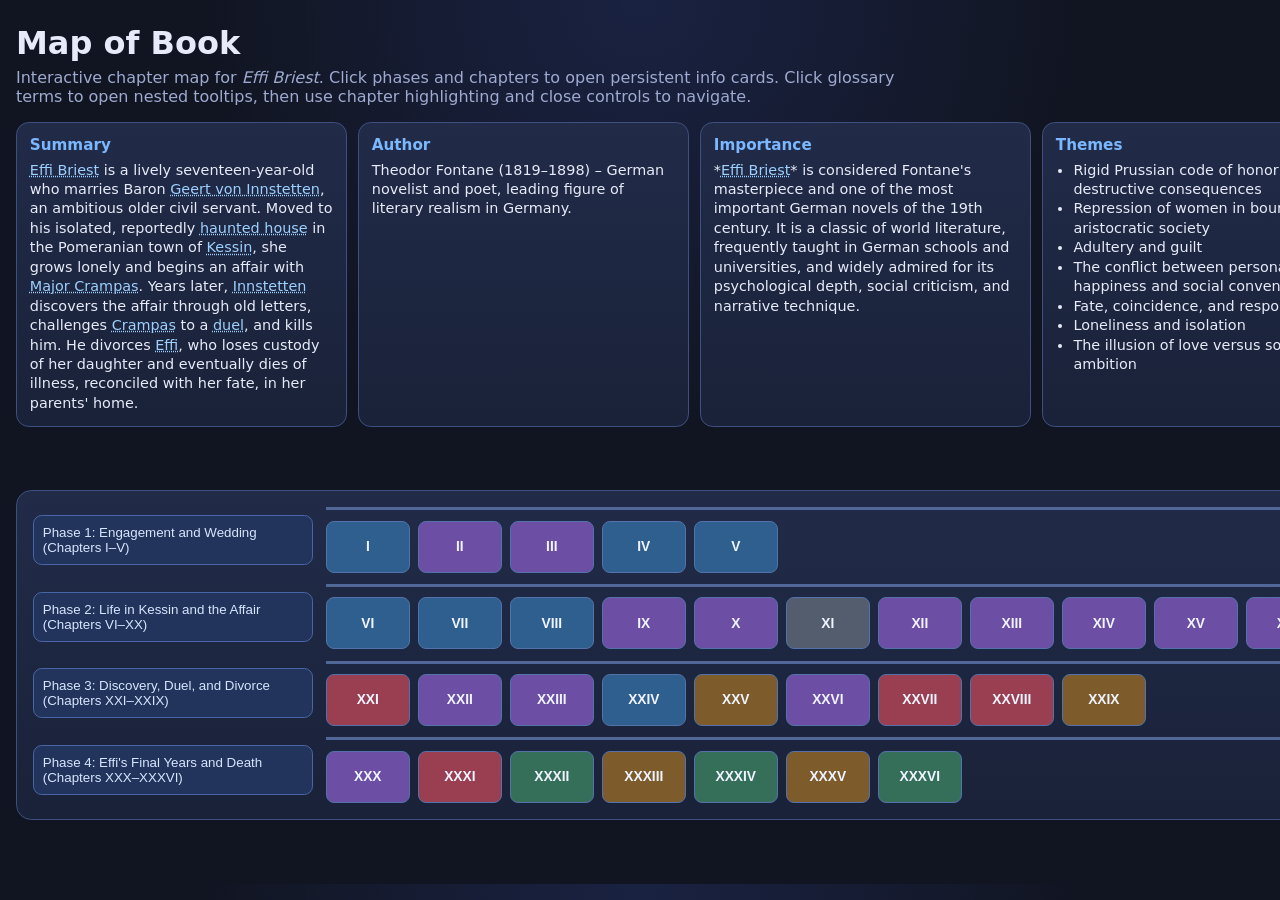
==== index.html @ 7808c6a1 "Migrate visualization to Effi Briest with nested glossary popups" ====
<!doctype html>
<html lang="en">
  <head>
    <meta charset="UTF-8" />
    <meta name="viewport" content="width=device-width, initial-scale=1.0" />
    <title>Map of Book · Effi Briest Explorer</title>
    <link rel="stylesheet" href="styles.css" />
  </head>
  <body>
    <main class="layout">
      <header>
        <h1>Map of Book</h1>
        <p>
          Interactive chapter map for <em>Effi Briest</em>. Click phases and chapters
          to open persistent info cards. Click glossary terms to open nested tooltips,
          then use chapter highlighting and close controls to navigate.
        </p>
      </header>

      <section id="info-grid" class="info-grid" aria-label="Main infoboxes"></section>

      <div class="toolbar">
        <button id="close-all-tooltips" type="button">Close all tooltips</button>
      </div>

      <section class="viz-card">
        <div id="timeline" class="timeline" aria-live="polite">
          <div id="phase-rows" class="phase-rows"></div>
        </div>
      </section>

      <section id="popup-layer" class="popup-layer" aria-live="polite"></section>
    </main>

    <script src="app.js"></script>
  </body>
</html>
---- styles.css ----
:root {
  color-scheme: dark;
  --bg: #111522;
  --surface: #1b2236;
  --surface-alt: #232b44;
  --text: #e7ebf9;
  --muted: #9eaacf;
  --accent: #7ab7ff;
  --border: #3f4f7f;
}

* {
  box-sizing: border-box;
}

body {
  margin: 0;
  font-family: Inter, system-ui, -apple-system, Segoe UI, Roboto, sans-serif;
  background: radial-gradient(circle at top, #1a2242 0%, var(--bg) 40%);
  color: var(--text);
}

.layout {
  max-width: 1350px;
  margin: 0 auto;
  padding: 1.5rem 1rem 3rem;
  display: grid;
  gap: 1rem;
}

header h1 {
  margin: 0 0 0.4rem;
}

header p {
  margin: 0;
  color: var(--muted);
  max-width: 90ch;
}

.info-grid {
  display: grid;
  grid-template-columns: repeat(5, minmax(180px, 1fr));
  gap: 0.7rem;
}

.info-card {
  background: linear-gradient(180deg, #212b48, #1a2239);
  border: 1px solid var(--border);
  border-radius: 0.8rem;
  padding: 0.8rem;
  min-height: 120px;
}

.info-card h3 {
  margin: 0 0 0.4rem;
  color: var(--accent);
  font-size: 0.95rem;
}

.rich-text p,
.rich-text ul {
  margin: 0 0 0.55rem;
  color: var(--text);
  font-size: 0.9rem;
  line-height: 1.35;
}

.rich-text ul {
  padding-left: 1.1rem;
}

.rich-text p:last-child,
.rich-text ul:last-child {
  margin-bottom: 0;
}

.toolbar {
  display: flex;
  justify-content: flex-end;
}

#close-all-tooltips {
  border: 1px solid var(--border);
  background: var(--surface-alt);
  color: var(--text);
  border-radius: 0.5rem;
  padding: 0.45rem 0.7rem;
  cursor: pointer;
}

.viz-card {
  border-radius: 0.95rem;
  background: linear-gradient(180deg, #212b48, #1a2239);
  border: 1px solid var(--border);
  padding: 1rem;
}

.timeline {
  overflow: auto;
}

.phase-rows {
  display: grid;
  gap: 0.7rem;
}

.phase-row {
  display: grid;
  grid-template-columns: 280px 1fr;
  gap: 0.8rem;
  align-items: center;
}

.phase-label {
  border: 1px solid #4866a7;
  background: #22335c;
  color: #d6e6ff;
  border-radius: 0.55rem;
  padding: 0.55rem;
  text-align: left;
  cursor: pointer;
}

.chapter-strip {
  min-width: max-content;
  border-top: 3px solid #506797;
  padding-top: 0.65rem;
  display: flex;
  gap: 0.5rem;
}

.chapter-node {
  border: 1px solid #5372ab;
  border-radius: 0.5rem;
  min-width: 84px;
  min-height: 52px;
  color: #eff4ff;
  cursor: pointer;
  padding: 0.35rem 0.45rem;
}

.chapter-node[data-category='exp'] { background: #2f5f8f; }
.chapter-node[data-category='comp'] { background: #6c4ea5; }
.chapter-node[data-category='int'] { background: #7d5b2b; }
.chapter-node[data-category='turn'] { background: #9a3f52; }
.chapter-node[data-category='res'] { background: #356f5a; }
.chapter-node[data-category='dig'] { background: #545d6d; }

.chapter-title {
  font-weight: 600;
  font-size: 0.86rem;
}

.chapter-highlight {
  outline: 3px solid #ffe08a;
  outline-offset: 2px;
  box-shadow: 0 0 0 3px rgba(255, 224, 138, 0.2);
}

.glossary-link {
  border: 0;
  background: transparent;
  color: #9ed0ff;
  text-decoration: underline;
  text-decoration-style: dotted;
  padding: 0;
  cursor: pointer;
  font: inherit;
}

.popup-layer {
  position: relative;
  min-height: 0;
}

.popup {
  position: absolute;
  width: min(420px, 85vw);
  background: #10182bf2;
  border: 1px solid #4f6798;
  border-radius: 0.55rem;
  padding: 0.65rem 0.8rem;
  box-shadow: 0 8px 18px rgba(0, 0, 0, 0.4);
  z-index: 100;
}

.popup h4 {
  margin: 0 0 0.45rem;
  color: #cde2ff;
  padding-right: 1.25rem;
}

.popup-close {
  position: absolute;
  right: 0.35rem;
  top: 0.25rem;
  border: 0;
  background: transparent;
  color: #d9e6ff;
  font-size: 1.2rem;
  cursor: pointer;
}

.error {
  color: #ffadad;
  margin: 0;
}

@media (max-width: 1200px) {
  .info-grid {
    grid-template-columns: repeat(2, minmax(220px, 1fr));
  }

  .phase-row {
    grid-template-columns: 1fr;
  }
}
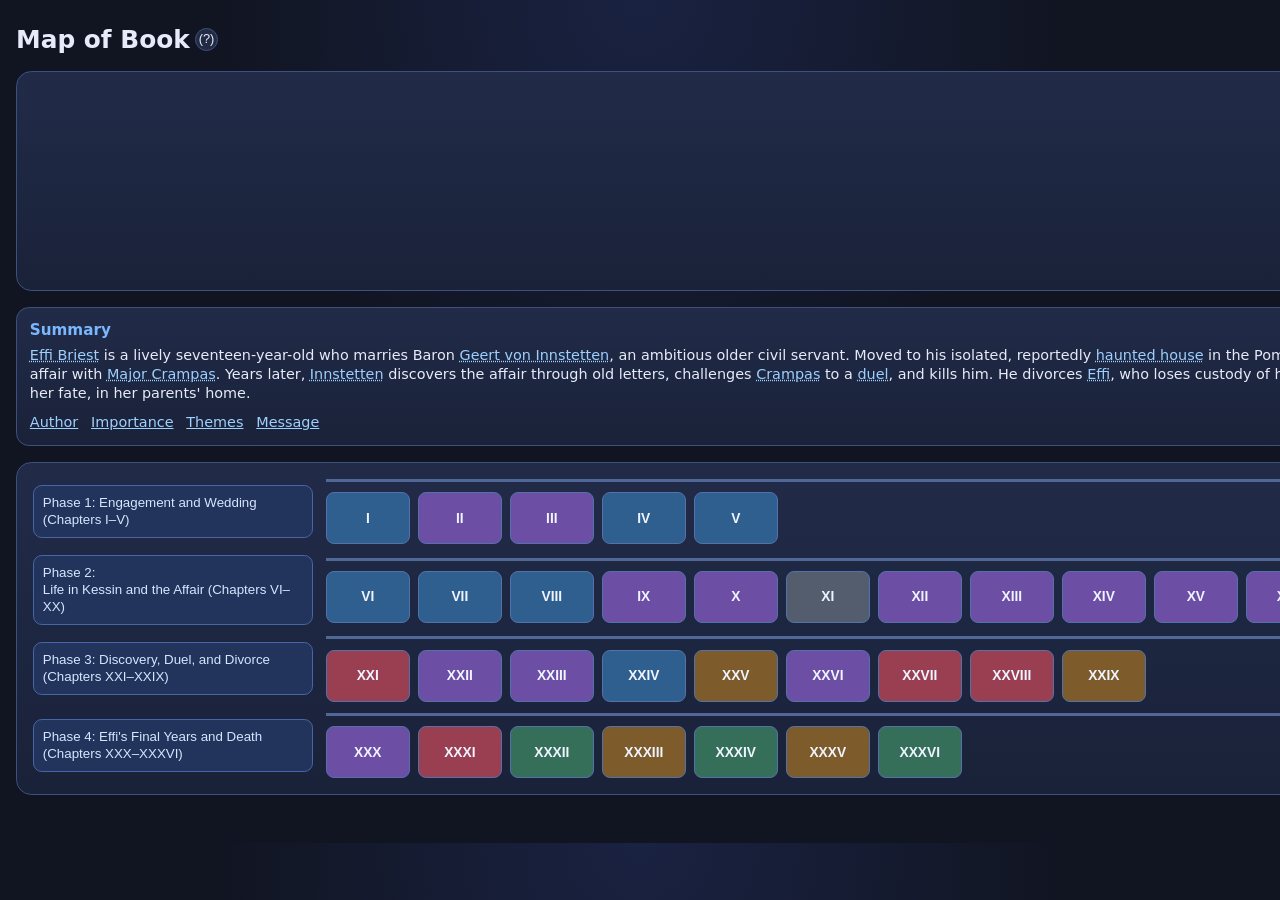
==== commit 281a7404: "Refactor layout for compact header, summary links, and stacked tooltips" ====
--- a/index.html
+++ b/index.html
@@ -8,28 +8,22 @@
   </head>
   <body>
     <main class="layout">
-      <header>
-        <h1>Map of Book</h1>
-        <p>
-          Interactive chapter map for <em>Effi Briest</em>. Click phases and chapters
-          to open persistent info cards. Click glossary terms to open nested tooltips,
-          then use chapter highlighting and close controls to navigate.
-        </p>
+      <header class="top-header">
+        <div class="title-row">
+          <h1>Map of Book <button id="title-help" class="title-help" type="button" aria-label="About this view">(?)</button></h1>
+          <button id="close-all-tooltips" type="button">Close all tooltips</button>
+        </div>
       </header>
 
+      <section id="popup-layer" class="popup-layer" aria-live="polite"></section>
+
       <section id="info-grid" class="info-grid" aria-label="Main infoboxes"></section>
-
-      <div class="toolbar">
-        <button id="close-all-tooltips" type="button">Close all tooltips</button>
-      </div>
 
       <section class="viz-card">
         <div id="timeline" class="timeline" aria-live="polite">
           <div id="phase-rows" class="phase-rows"></div>
         </div>
       </section>
-
-      <section id="popup-layer" class="popup-layer" aria-live="polite"></section>
     </main>
 
     <script src="app.js"></script>
--- a/styles.css
+++ b/styles.css
@@ -28,19 +28,37 @@
   gap: 1rem;
 }
 
-header h1 {
-  margin: 0 0 0.4rem;
-}
-
-header p {
+.top-header h1 {
   margin: 0;
-  color: var(--muted);
-  max-width: 90ch;
+  font-size: 1.55rem;
+  display: flex;
+  align-items: center;
+  gap: 0.35rem;
+}
+
+.title-row {
+  display: flex;
+  align-items: center;
+  justify-content: space-between;
+  gap: 0.6rem;
+}
+
+.title-help {
+  border: 1px solid var(--border);
+  background: var(--surface-alt);
+  color: var(--text);
+  border-radius: 999px;
+  width: 1.4rem;
+  height: 1.4rem;
+  font-size: 0.8rem;
+  line-height: 1;
+  padding: 0;
+  cursor: pointer;
 }
 
 .info-grid {
   display: grid;
-  grid-template-columns: repeat(5, minmax(180px, 1fr));
+  grid-template-columns: minmax(320px, 1fr);
   gap: 0.7rem;
 }
 
@@ -120,6 +138,12 @@
   padding: 0.55rem;
   text-align: left;
   cursor: pointer;
+  line-height: 1.25;
+}
+
+.phase-prefix,
+.phase-name {
+  display: block;
 }
 
 .chapter-strip {
@@ -171,12 +195,17 @@
 
 .popup-layer {
   position: relative;
-  min-height: 0;
+  min-height: 220px;
+  border: 1px solid var(--border);
+  border-radius: 0.95rem;
+  background: linear-gradient(180deg, #212b48, #1a2239);
+  padding: 0.75rem;
+  overflow: hidden;
 }
 
 .popup {
   position: absolute;
-  width: min(420px, 85vw);
+  width: calc(50% - 0.7rem);
   background: #10182bf2;
   border: 1px solid #4f6798;
   border-radius: 0.55rem;
@@ -207,12 +236,32 @@
   margin: 0;
 }
 
+.summary-links {
+  margin-top: 0.7rem;
+}
+
+.summary-links a,
+.summary-links button {
+  border: 0;
+  padding: 0;
+  background: transparent;
+  color: #9ed0ff;
+  text-decoration: underline;
+  cursor: pointer;
+  font: inherit;
+  margin-right: 0.8rem;
+}
+
 @media (max-width: 1200px) {
   .info-grid {
-    grid-template-columns: repeat(2, minmax(220px, 1fr));
+    grid-template-columns: 1fr;
   }
 
   .phase-row {
     grid-template-columns: 1fr;
   }
-}
+
+  .popup {
+    width: calc(100% - 1.5rem);
+  }
+}
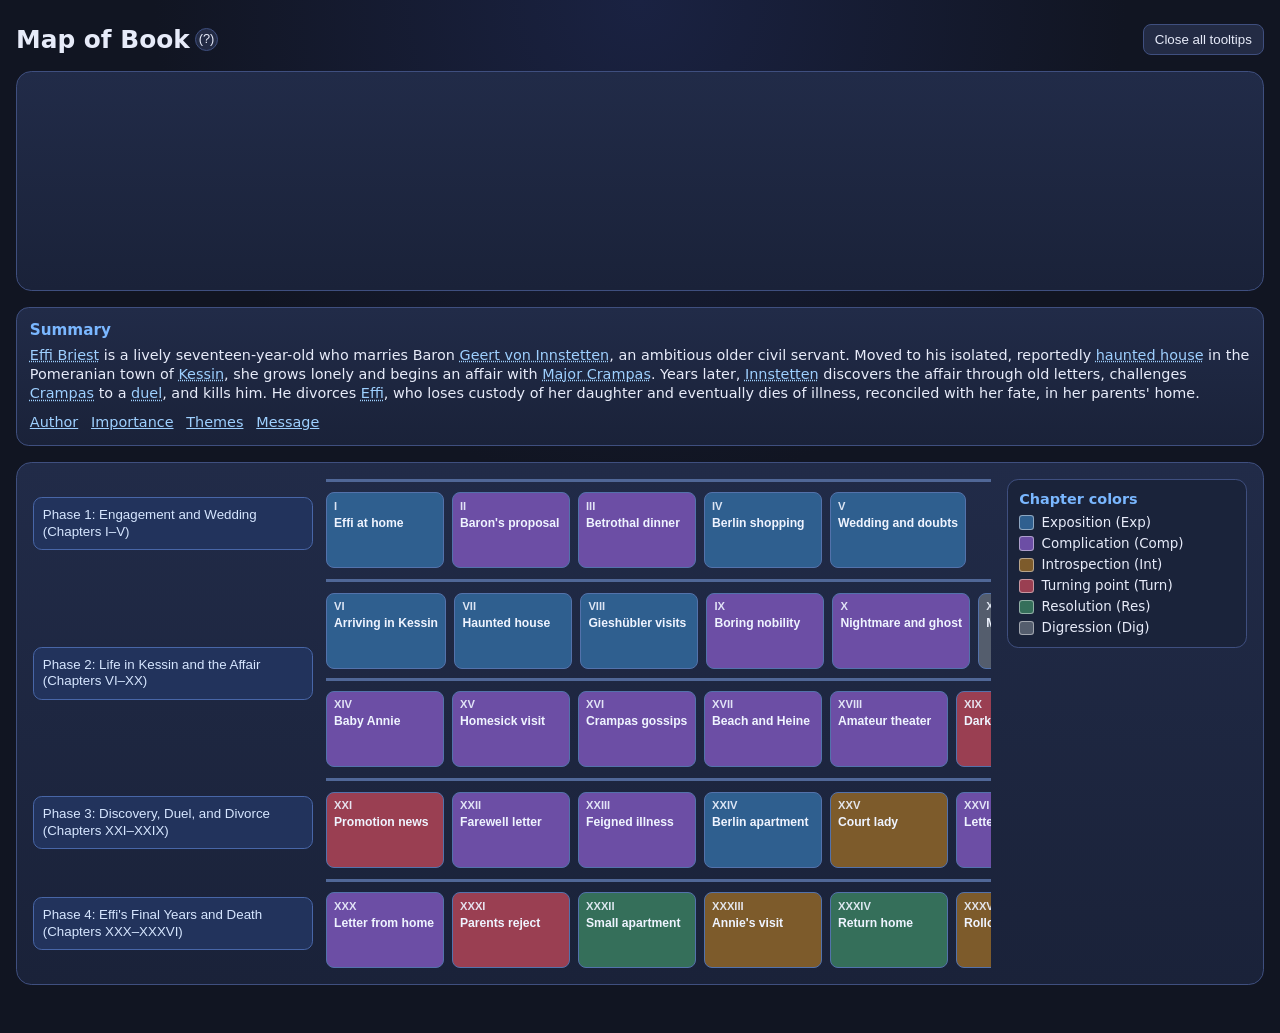
==== commit 043c78c8: "Refine tooltip highlights and chapter rendering" ====
--- a/index.html
+++ b/index.html
@@ -20,8 +20,21 @@
       <section id="info-grid" class="info-grid" aria-label="Main infoboxes"></section>
 
       <section class="viz-card">
-        <div id="timeline" class="timeline" aria-live="polite">
-          <div id="phase-rows" class="phase-rows"></div>
+        <div class="viz-layout">
+          <div id="timeline" class="timeline" aria-live="polite">
+            <div id="phase-rows" class="phase-rows"></div>
+          </div>
+          <aside class="legend" aria-label="Chapter category legend">
+            <h3>Chapter colors</h3>
+            <ul>
+              <li><span class="legend-swatch legend-exp"></span> Exposition (Exp)</li>
+              <li><span class="legend-swatch legend-comp"></span> Complication (Comp)</li>
+              <li><span class="legend-swatch legend-int"></span> Introspection (Int)</li>
+              <li><span class="legend-swatch legend-turn"></span> Turning point (Turn)</li>
+              <li><span class="legend-swatch legend-res"></span> Resolution (Res)</li>
+              <li><span class="legend-swatch legend-dig"></span> Digression (Dig)</li>
+            </ul>
+          </aside>
         </div>
       </section>
     </main>
--- a/styles.css
+++ b/styles.css
@@ -114,6 +114,13 @@
   padding: 1rem;
 }
 
+.viz-layout {
+  display: grid;
+  grid-template-columns: 1fr 240px;
+  gap: 1rem;
+  align-items: start;
+}
+
 .timeline {
   overflow: auto;
 }
@@ -141,11 +148,6 @@
   line-height: 1.25;
 }
 
-.phase-prefix,
-.phase-name {
-  display: block;
-}
-
 .chapter-strip {
   min-width: max-content;
   border-top: 3px solid #506797;
@@ -154,14 +156,27 @@
   gap: 0.5rem;
 }
 
+.chapter-strips {
+  display: grid;
+  gap: 0.55rem;
+}
+
+.chapter-strip-split {
+  min-width: 0;
+}
+
 .chapter-node {
   border: 1px solid #5372ab;
   border-radius: 0.5rem;
-  min-width: 84px;
-  min-height: 52px;
+  min-width: 118px;
+  min-height: 76px;
   color: #eff4ff;
   cursor: pointer;
-  padding: 0.35rem 0.45rem;
+  padding: 0.4rem 0.45rem;
+  text-align: left;
+  display: grid;
+  gap: 0.25rem;
+  align-content: start;
 }
 
 .chapter-node[data-category='exp'] { background: #2f5f8f; }
@@ -171,12 +186,26 @@
 .chapter-node[data-category='res'] { background: #356f5a; }
 .chapter-node[data-category='dig'] { background: #545d6d; }
 
+.chapter-number {
+  font-size: 0.7rem;
+  font-weight: 700;
+  opacity: 0.9;
+}
+
 .chapter-title {
   font-weight: 600;
-  font-size: 0.86rem;
+  font-size: 0.76rem;
+  line-height: 1.2;
+  overflow-wrap: anywhere;
 }
 
 .chapter-highlight {
+  outline: 3px solid #ffe08a;
+  outline-offset: 2px;
+  box-shadow: 0 0 0 3px rgba(255, 224, 138, 0.2);
+}
+
+.popup-highlight {
   outline: 3px solid #ffe08a;
   outline-offset: 2px;
   box-shadow: 0 0 0 3px rgba(255, 224, 138, 0.2);
@@ -252,6 +281,49 @@
   margin-right: 0.8rem;
 }
 
+.legend {
+  border: 1px solid var(--border);
+  border-radius: 0.7rem;
+  padding: 0.7rem;
+  background: #1a233a;
+}
+
+.legend h3 {
+  margin: 0 0 0.5rem;
+  color: var(--accent);
+  font-size: 0.9rem;
+}
+
+.legend ul {
+  list-style: none;
+  margin: 0;
+  padding: 0;
+  display: grid;
+  gap: 0.38rem;
+  font-size: 0.84rem;
+}
+
+.legend li {
+  display: flex;
+  align-items: center;
+  gap: 0.5rem;
+}
+
+.legend-swatch {
+  width: 0.9rem;
+  height: 0.9rem;
+  border-radius: 0.2rem;
+  border: 1px solid rgba(255, 255, 255, 0.45);
+  display: inline-block;
+}
+
+.legend-exp { background: #2f5f8f; }
+.legend-comp { background: #6c4ea5; }
+.legend-int { background: #7d5b2b; }
+.legend-turn { background: #9a3f52; }
+.legend-res { background: #356f5a; }
+.legend-dig { background: #545d6d; }
+
 @media (max-width: 1200px) {
   .info-grid {
     grid-template-columns: 1fr;
@@ -264,4 +336,8 @@
   .popup {
     width: calc(100% - 1.5rem);
   }
-}
+
+  .viz-layout {
+    grid-template-columns: 1fr;
+  }
+}
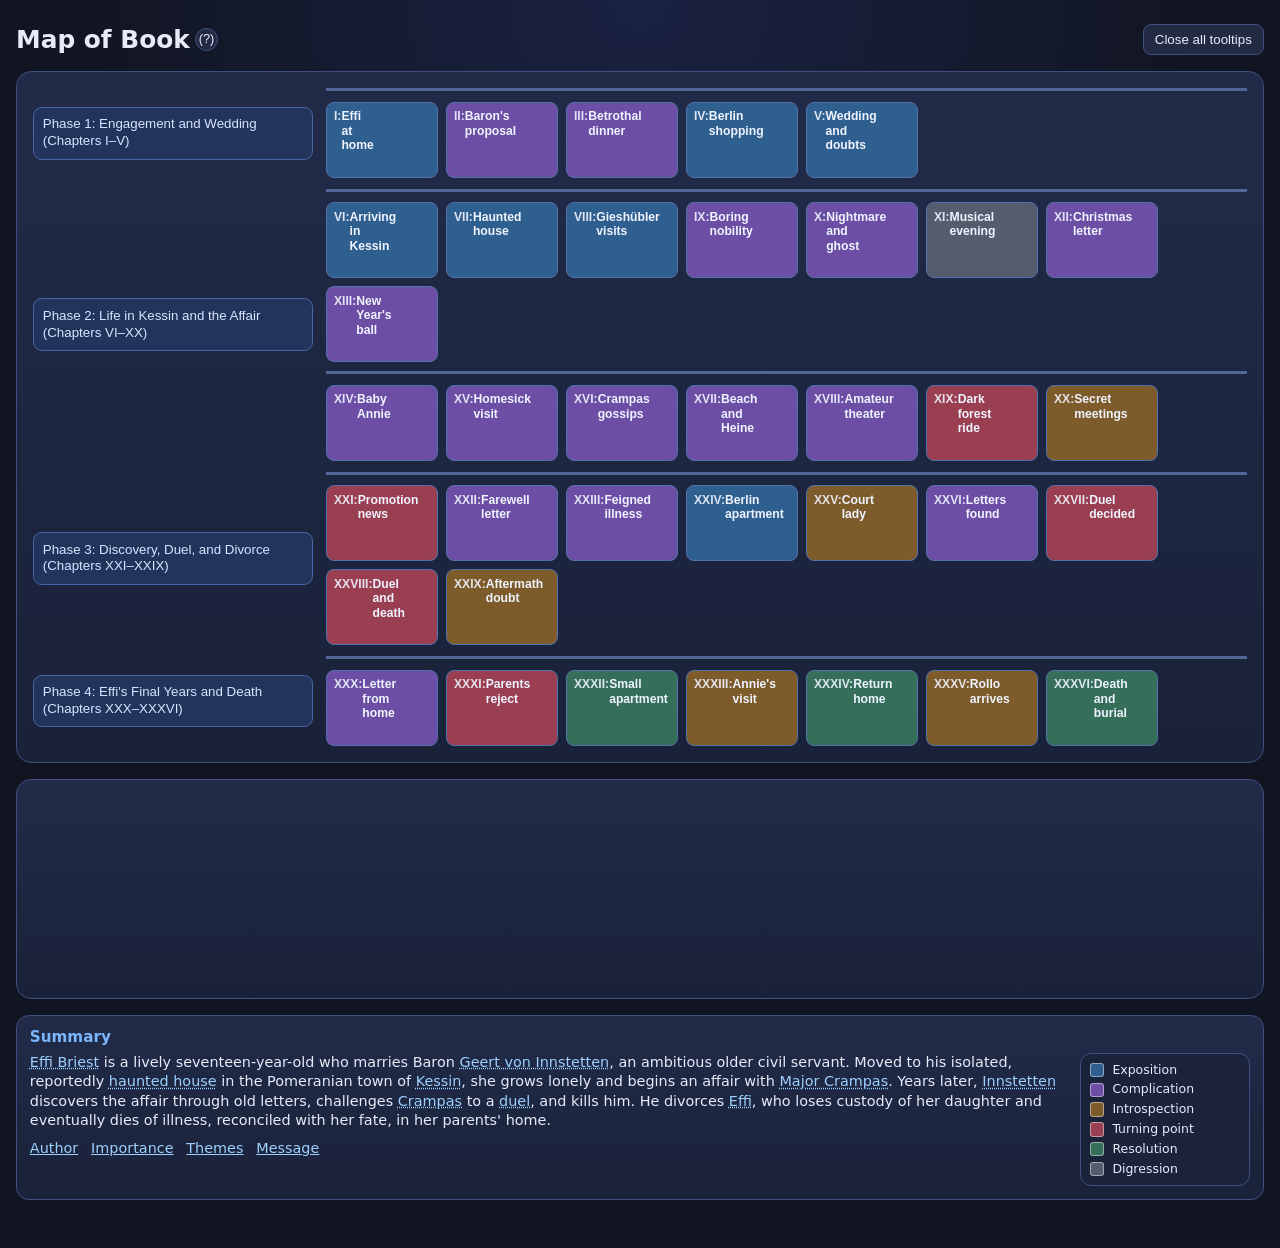
==== commit 05d60538: "Reorder UI panels and compact chapter/legend layout" ====
--- a/index.html
+++ b/index.html
@@ -15,28 +15,17 @@
         </div>
       </header>
 
-      <section id="popup-layer" class="popup-layer" aria-live="polite"></section>
-
-      <section id="info-grid" class="info-grid" aria-label="Main infoboxes"></section>
-
       <section class="viz-card">
         <div class="viz-layout">
           <div id="timeline" class="timeline" aria-live="polite">
             <div id="phase-rows" class="phase-rows"></div>
           </div>
-          <aside class="legend" aria-label="Chapter category legend">
-            <h3>Chapter colors</h3>
-            <ul>
-              <li><span class="legend-swatch legend-exp"></span> Exposition (Exp)</li>
-              <li><span class="legend-swatch legend-comp"></span> Complication (Comp)</li>
-              <li><span class="legend-swatch legend-int"></span> Introspection (Int)</li>
-              <li><span class="legend-swatch legend-turn"></span> Turning point (Turn)</li>
-              <li><span class="legend-swatch legend-res"></span> Resolution (Res)</li>
-              <li><span class="legend-swatch legend-dig"></span> Digression (Dig)</li>
-            </ul>
-          </aside>
         </div>
       </section>
+
+      <section id="popup-layer" class="popup-layer" aria-live="polite"></section>
+
+      <section id="info-grid" class="info-grid" aria-label="Main infoboxes"></section>
     </main>
 
     <script src="app.js"></script>
--- a/styles.css
+++ b/styles.css
@@ -70,6 +70,13 @@
   min-height: 120px;
 }
 
+.summary-layout {
+  display: grid;
+  grid-template-columns: minmax(0, 1fr) 170px;
+  gap: 0.9rem;
+  align-items: start;
+}
+
 .info-card h3 {
   margin: 0 0 0.4rem;
   color: var(--accent);
@@ -114,12 +121,7 @@
   padding: 1rem;
 }
 
-.viz-layout {
-  display: grid;
-  grid-template-columns: 1fr 240px;
-  gap: 1rem;
-  align-items: start;
-}
+.viz-layout { display: block; }
 
 .timeline {
   overflow: auto;
@@ -149,11 +151,12 @@
 }
 
 .chapter-strip {
-  min-width: max-content;
+  min-width: 0;
   border-top: 3px solid #506797;
   padding-top: 0.65rem;
   display: flex;
   gap: 0.5rem;
+  flex-wrap: wrap;
 }
 
 .chapter-strips {
@@ -168,15 +171,15 @@
 .chapter-node {
   border: 1px solid #5372ab;
   border-radius: 0.5rem;
-  min-width: 118px;
+  width: 112px;
+  flex: 0 0 112px;
   min-height: 76px;
   color: #eff4ff;
   cursor: pointer;
   padding: 0.4rem 0.45rem;
   text-align: left;
-  display: grid;
-  gap: 0.25rem;
-  align-content: start;
+  display: flex;
+  align-items: flex-start;
 }
 
 .chapter-node[data-category='exp'] { background: #2f5f8f; }
@@ -187,7 +190,7 @@
 .chapter-node[data-category='dig'] { background: #545d6d; }
 
 .chapter-number {
-  font-size: 0.7rem;
+  font-size: 0.76rem;
   font-weight: 700;
   opacity: 0.9;
 }
@@ -197,6 +200,8 @@
   font-size: 0.76rem;
   line-height: 1.2;
   overflow-wrap: anywhere;
+  hyphens: auto;
+  white-space: pre-line;
 }
 
 .chapter-highlight {
@@ -284,14 +289,8 @@
 .legend {
   border: 1px solid var(--border);
   border-radius: 0.7rem;
-  padding: 0.7rem;
+  padding: 0.55rem;
   background: #1a233a;
-}
-
-.legend h3 {
-  margin: 0 0 0.5rem;
-  color: var(--accent);
-  font-size: 0.9rem;
 }
 
 .legend ul {
@@ -299,14 +298,15 @@
   margin: 0;
   padding: 0;
   display: grid;
-  gap: 0.38rem;
-  font-size: 0.84rem;
+  gap: 0.3rem;
+  font-size: 0.78rem;
 }
 
 .legend li {
   display: flex;
   align-items: center;
   gap: 0.5rem;
+  line-height: 1.2;
 }
 
 .legend-swatch {
@@ -338,6 +338,10 @@
   }
 
   .viz-layout {
+    display: block;
+  }
+
+  .summary-layout {
     grid-template-columns: 1fr;
   }
 }
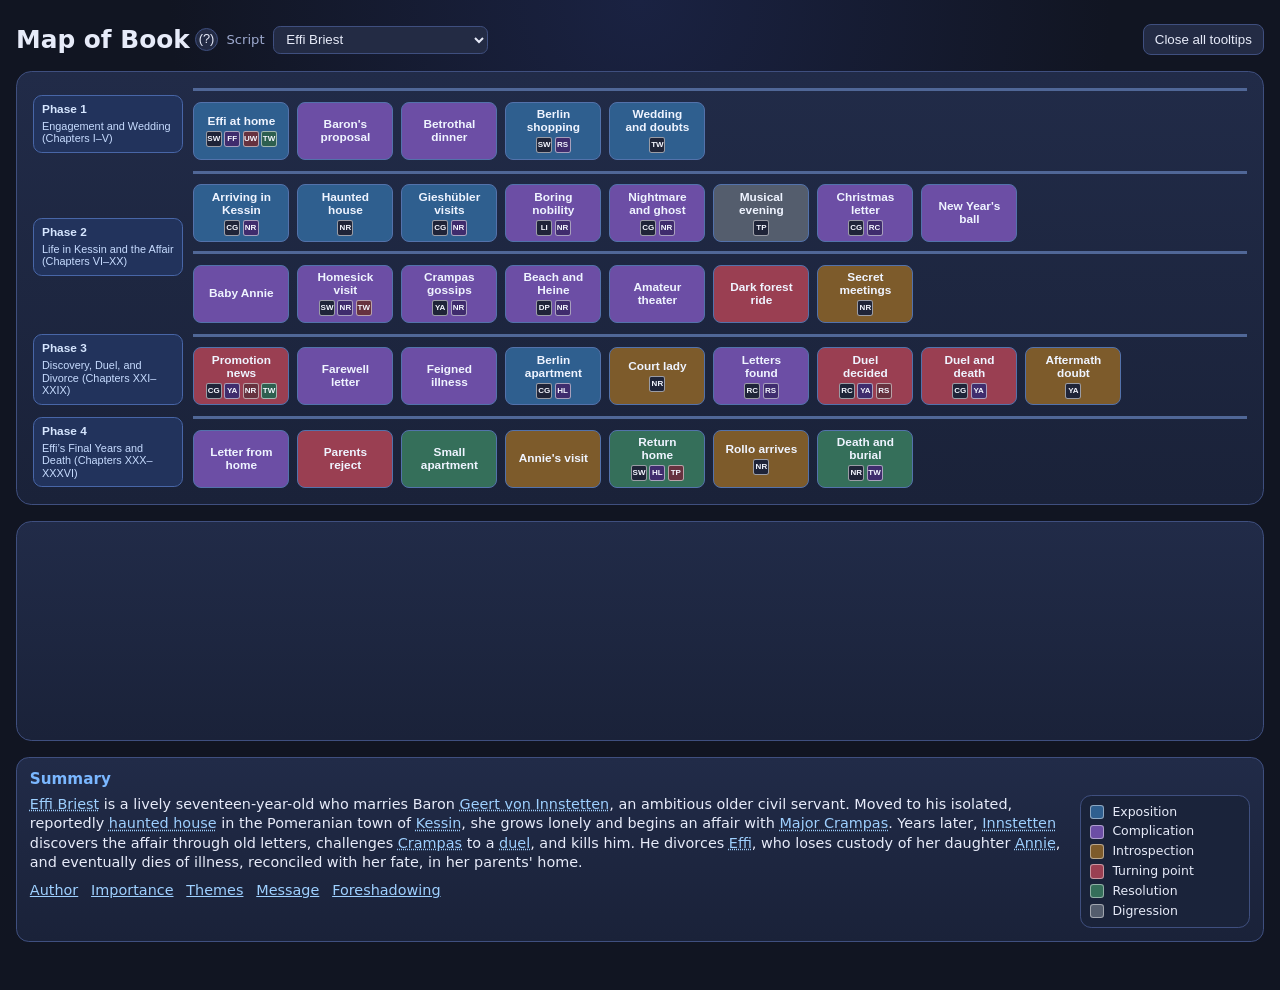
==== commit efbfeddc: "Add script selector and move book data files" ====
--- a/index.html
+++ b/index.html
@@ -10,7 +10,14 @@
     <main class="layout">
       <header class="top-header">
         <div class="title-row">
-          <h1>Map of Book <button id="title-help" class="title-help" type="button" aria-label="About this view">(?)</button></h1>
+          <div class="title-controls">
+            <h1>Map of Book <button id="title-help" class="title-help" type="button" aria-label="About this view">(?)</button></h1>
+            <label class="book-select-label" for="book-select">Script</label>
+            <select id="book-select" class="book-select" aria-label="Choose a book script">
+              <option value="effi">Effi Briest</option>
+              <option value="rider">The Rider on the White Horse</option>
+            </select>
+          </div>
           <button id="close-all-tooltips" type="button">Close all tooltips</button>
         </div>
       </header>
--- a/styles.css
+++ b/styles.css
@@ -43,6 +43,26 @@
   gap: 0.6rem;
 }
 
+.title-controls {
+  display: flex;
+  align-items: center;
+  gap: 0.55rem;
+  flex-wrap: wrap;
+}
+
+.book-select-label {
+  color: var(--muted);
+  font-size: 0.82rem;
+}
+
+.book-select {
+  border: 1px solid var(--border);
+  background: var(--surface-alt);
+  color: var(--text);
+  border-radius: 0.45rem;
+  padding: 0.28rem 0.5rem;
+}
+
 .title-help {
   border: 1px solid var(--border);
   background: var(--surface-alt);
@@ -134,8 +154,8 @@
 
 .phase-row {
   display: grid;
-  grid-template-columns: 280px 1fr;
-  gap: 0.8rem;
+  grid-template-columns: 150px 1fr;
+  gap: 0.65rem;
   align-items: center;
 }
 
@@ -144,10 +164,23 @@
   background: #22335c;
   color: #d6e6ff;
   border-radius: 0.55rem;
-  padding: 0.55rem;
+  padding: 0.45rem 0.5rem;
   text-align: left;
   cursor: pointer;
-  line-height: 1.25;
+  line-height: 1.15;
+}
+
+.phase-label-phase {
+  display: block;
+  font-weight: 700;
+  font-size: 0.74rem;
+}
+
+.phase-label-name {
+  display: block;
+  margin-top: 0.2rem;
+  font-size: 0.68rem;
+  color: #c7dcff;
 }
 
 .chapter-strip {
@@ -171,15 +204,18 @@
 .chapter-node {
   border: 1px solid #5372ab;
   border-radius: 0.5rem;
-  width: 112px;
-  flex: 0 0 112px;
-  min-height: 76px;
+  width: 96px;
+  flex: 0 0 96px;
+  min-height: 58px;
   color: #eff4ff;
   cursor: pointer;
-  padding: 0.4rem 0.45rem;
-  text-align: left;
-  display: flex;
-  align-items: flex-start;
+  padding: 0.28rem 0.35rem;
+  text-align: center;
+  display: flex;
+  align-items: center;
+  justify-content: center;
+  flex-direction: column;
+  gap: 0.2rem;
 }
 
 .chapter-node[data-category='exp'] { background: #2f5f8f; }
@@ -189,19 +225,43 @@
 .chapter-node[data-category='res'] { background: #356f5a; }
 .chapter-node[data-category='dig'] { background: #545d6d; }
 
-.chapter-number {
-  font-size: 0.76rem;
-  font-weight: 700;
-  opacity: 0.9;
-}
-
 .chapter-title {
   font-weight: 600;
-  font-size: 0.76rem;
-  line-height: 1.2;
-  overflow-wrap: anywhere;
-  hyphens: auto;
-  white-space: pre-line;
+  font-size: 0.74rem;
+  line-height: 1.1;
+  max-width: 72px;
+  white-space: normal;
+  overflow: hidden;
+  display: -webkit-box;
+  -webkit-line-clamp: 2;
+  -webkit-box-orient: vertical;
+  line-clamp: 2;
+  word-break: break-word;
+}
+
+.foreshadowing-markers {
+  display: flex;
+  flex-wrap: wrap;
+  justify-content: center;
+  gap: 0.15rem;
+}
+
+.foreshadowing-marker {
+  border: 1px solid rgba(255, 255, 255, 0.55);
+  color: #f5f7ff;
+  width: 1rem;
+  height: 1rem;
+  min-width: 1rem;
+  min-height: 1rem;
+  border-radius: 0.15rem;
+  padding: 0;
+  font-size: 0.5rem;
+  line-height: 1;
+  font-weight: 700;
+  display: inline-flex;
+  align-items: center;
+  justify-content: center;
+  cursor: pointer;
 }
 
 .chapter-highlight {
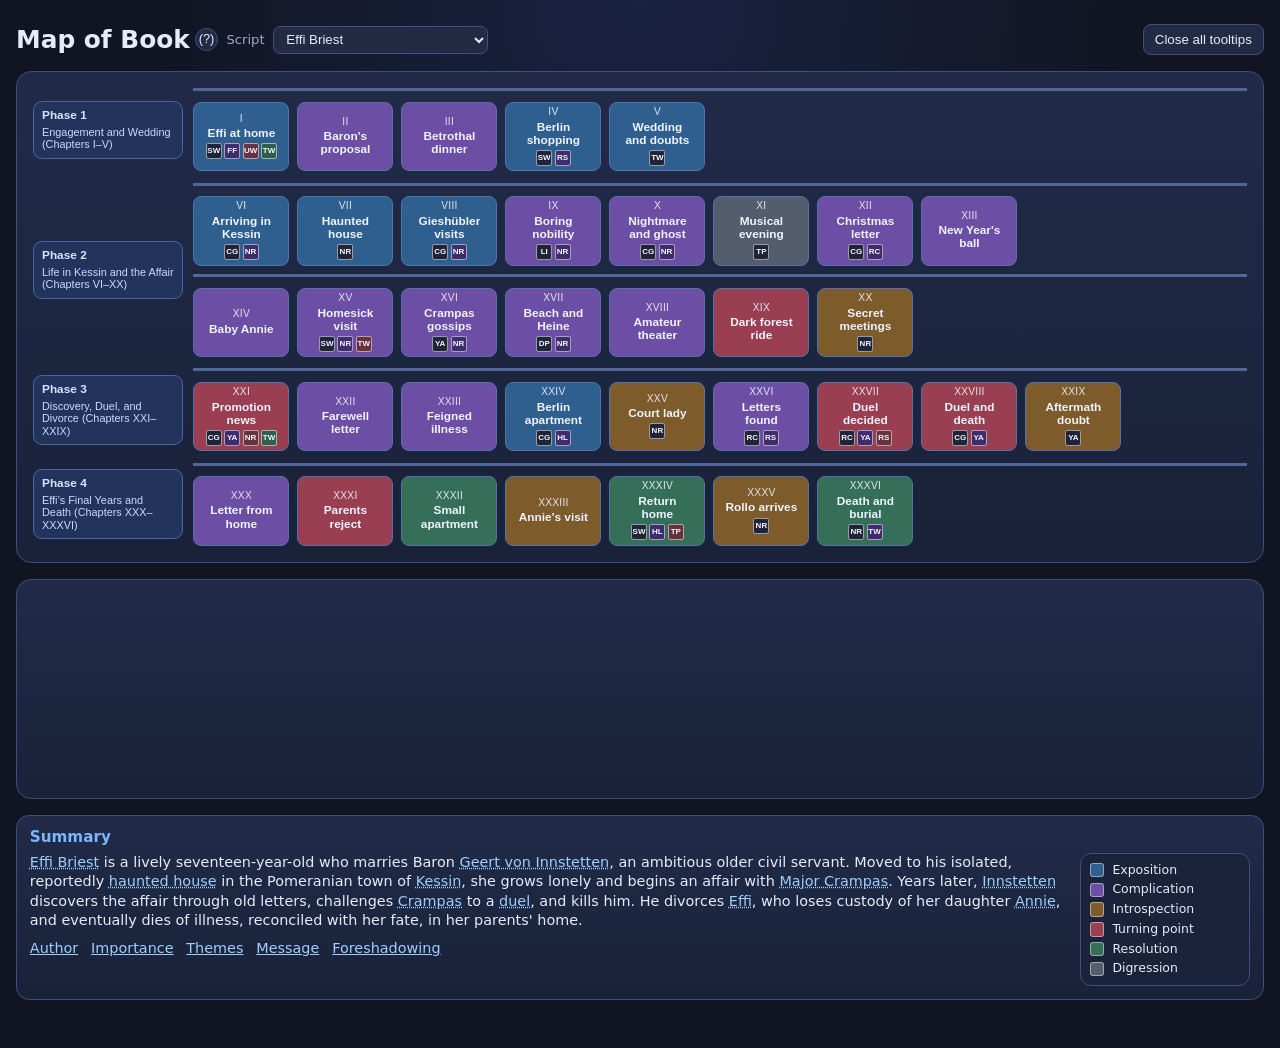
==== commit ef3ed686: "Add support for newly added Gunnlaug script" ====
--- a/index.html
+++ b/index.html
@@ -3,7 +3,7 @@
   <head>
     <meta charset="UTF-8" />
     <meta name="viewport" content="width=device-width, initial-scale=1.0" />
-    <title>Map of Book · Effi Briest Explorer</title>
+    <title>Map of Book · Script Explorer</title>
     <link rel="stylesheet" href="styles.css" />
   </head>
   <body>
@@ -13,10 +13,7 @@
           <div class="title-controls">
             <h1>Map of Book <button id="title-help" class="title-help" type="button" aria-label="About this view">(?)</button></h1>
             <label class="book-select-label" for="book-select">Script</label>
-            <select id="book-select" class="book-select" aria-label="Choose a book script">
-              <option value="effi">Effi Briest</option>
-              <option value="rider">The Rider on the White Horse</option>
-            </select>
+            <select id="book-select" class="book-select" aria-label="Choose a book script"></select>
           </div>
           <button id="close-all-tooltips" type="button">Close all tooltips</button>
         </div>
--- a/styles.css
+++ b/styles.css
@@ -237,6 +237,13 @@
   -webkit-box-orient: vertical;
   line-clamp: 2;
   word-break: break-word;
+}
+
+.chapter-number {
+  font-size: 0.64rem;
+  line-height: 1;
+  opacity: 0.9;
+  letter-spacing: 0.02em;
 }
 
 .foreshadowing-markers {
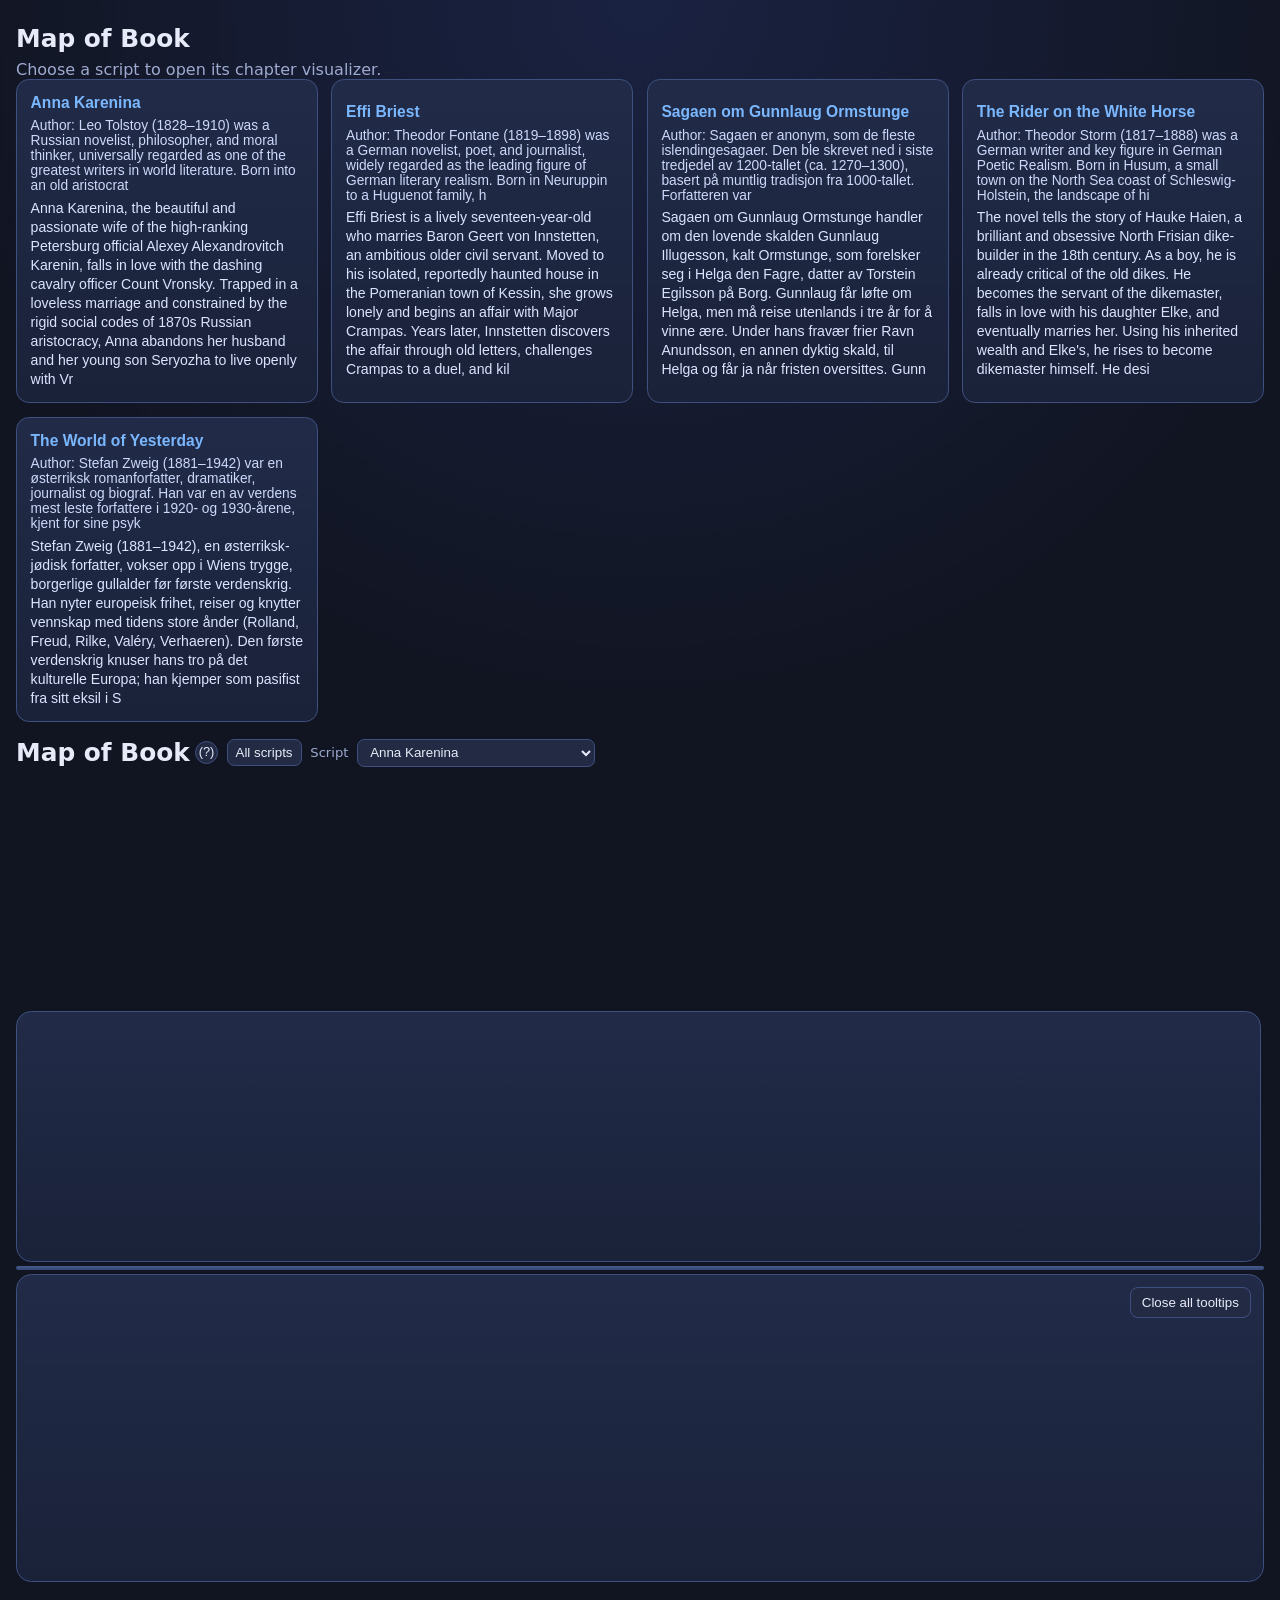
==== commit e78f2e70: "Refactor visualizer into resizable split map and tooltip panes" ====
--- a/index.html
+++ b/index.html
@@ -7,29 +7,49 @@
     <link rel="stylesheet" href="styles.css" />
   </head>
   <body>
-    <main class="layout">
-      <header class="top-header">
-        <div class="title-row">
-          <div class="title-controls">
-            <h1>Map of Book <button id="title-help" class="title-help" type="button" aria-label="About this view">(?)</button></h1>
-            <label class="book-select-label" for="book-select">Script</label>
-            <select id="book-select" class="book-select" aria-label="Choose a book script"></select>
-          </div>
-          <button id="close-all-tooltips" type="button">Close all tooltips</button>
-        </div>
-      </header>
-
-      <section class="viz-card">
-        <div class="viz-layout">
-          <div id="timeline" class="timeline" aria-live="polite">
-            <div id="phase-rows" class="phase-rows"></div>
-          </div>
-        </div>
+    <main id="app-root" class="layout">
+      <section id="home-page" class="home-page">
+        <header class="top-header">
+          <h1>Map of Book</h1>
+          <p class="home-intro">Choose a script to open its chapter visualizer.</p>
+        </header>
+        <div id="script-cards" class="script-cards" aria-label="Available scripts"></div>
       </section>
 
-      <section id="popup-layer" class="popup-layer" aria-live="polite"></section>
+      <section id="visualizer-page" class="visualizer-page" hidden>
+        <header class="top-header">
+          <div class="title-row">
+            <div class="title-controls">
+              <h1>Map of Book <button id="title-help" class="title-help" type="button" aria-label="About this view">(?)</button></h1>
+              <button id="home-button" class="home-button" type="button">All scripts</button>
+              <label class="book-select-label" for="book-select">Script</label>
+              <select id="book-select" class="book-select" aria-label="Choose a book script"></select>
+            </div>
+          </div>
+        </header>
 
-      <section id="info-grid" class="info-grid" aria-label="Main infoboxes"></section>
+        <section class="split-layout" aria-label="Chapter map and tooltips">
+          <div id="main-viewport" class="main-viewport">
+            <section id="info-grid" class="info-grid" aria-label="Main infoboxes"></section>
+            <section class="viz-card">
+              <div class="viz-layout">
+                <div id="timeline" class="timeline" aria-live="polite">
+                  <div id="phase-rows" class="phase-rows"></div>
+                </div>
+              </div>
+            </section>
+          </div>
+
+          <button id="splitter-handle" class="splitter-handle" type="button" aria-label="Resize tooltips panel" aria-orientation="horizontal"></button>
+
+          <div id="tooltip-viewport" class="tooltip-viewport" aria-live="polite">
+            <div class="tooltip-toolbar">
+              <button id="close-all-tooltips" type="button">Close all tooltips</button>
+            </div>
+            <section id="popup-layer" class="popup-layer"></section>
+          </div>
+        </section>
+      </section>
     </main>
 
     <script src="app.js"></script>
--- a/styles.css
+++ b/styles.css
@@ -28,6 +28,101 @@
   gap: 1rem;
 }
 
+
+.visualizer-page {
+  min-height: calc(100vh - 3.5rem);
+  display: grid;
+  grid-template-rows: auto 1fr;
+  gap: 0.9rem;
+}
+
+.split-layout {
+  --top-pane-size: 60%;
+  min-height: 0;
+  height: 100%;
+  display: grid;
+  grid-template-rows: minmax(240px, var(--top-pane-size)) 12px minmax(180px, 1fr);
+  gap: 0;
+}
+
+.main-viewport,
+.tooltip-viewport {
+  min-height: 0;
+  overflow: auto;
+}
+
+.main-viewport {
+  display: grid;
+  gap: 0.8rem;
+  padding-right: 0.2rem;
+}
+
+.tooltip-viewport {
+  border: 1px solid var(--border);
+  border-radius: 0.95rem;
+  background: linear-gradient(180deg, #212b48, #1a2239);
+  padding: 0.75rem;
+}
+
+.tooltip-toolbar {
+  display: flex;
+  justify-content: flex-end;
+  margin-bottom: 0.5rem;
+}
+
+.splitter-handle {
+  border: 0;
+  width: 100%;
+  background: linear-gradient(180deg, #465b90, #34466f);
+  cursor: row-resize;
+  border-radius: 999px;
+  margin: 0.25rem 0;
+}
+
+.splitter-handle:focus-visible {
+  outline: 2px solid #a2c6ff;
+  outline-offset: 1px;
+}
+
+.home-intro {
+  margin: 0.45rem 0 0;
+  color: var(--muted);
+}
+
+.script-cards {
+  display: grid;
+  grid-template-columns: repeat(auto-fit, minmax(260px, 1fr));
+  gap: 0.85rem;
+}
+
+.script-card {
+  border: 1px solid var(--border);
+  background: linear-gradient(180deg, #212b48, #1a2239);
+  color: var(--text);
+  border-radius: 0.8rem;
+  padding: 0.85rem;
+  text-align: left;
+  cursor: pointer;
+}
+
+.script-card h3 {
+  margin: 0 0 0.4rem;
+  color: var(--accent);
+}
+
+.script-card-author {
+  margin: 0 0 0.35rem;
+  color: #cdd9fb;
+  font-size: 0.86rem;
+}
+
+.script-card-summary {
+  margin: 0;
+  color: #dbe4ff;
+  font-size: 0.88rem;
+  line-height: 1.35;
+}
+
 .top-header h1 {
   margin: 0;
   font-size: 1.55rem;
@@ -61,6 +156,15 @@
   color: var(--text);
   border-radius: 0.45rem;
   padding: 0.28rem 0.5rem;
+}
+
+.home-button {
+  border: 1px solid var(--border);
+  background: var(--surface-alt);
+  color: var(--text);
+  border-radius: 0.45rem;
+  padding: 0.3rem 0.5rem;
+  cursor: pointer;
 }
 
 .title-help {
@@ -118,11 +222,6 @@
 .rich-text p:last-child,
 .rich-text ul:last-child {
   margin-bottom: 0;
-}
-
-.toolbar {
-  display: flex;
-  justify-content: flex-end;
 }
 
 #close-all-tooltips {
@@ -297,10 +396,6 @@
 .popup-layer {
   position: relative;
   min-height: 220px;
-  border: 1px solid var(--border);
-  border-radius: 0.95rem;
-  background: linear-gradient(180deg, #212b48, #1a2239);
-  padding: 0.75rem;
   overflow: hidden;
 }
 
@@ -392,6 +487,15 @@
 .legend-dig { background: #545d6d; }
 
 @media (max-width: 1200px) {
+  .visualizer-page {
+    min-height: auto;
+  }
+
+  .split-layout {
+    height: auto;
+    grid-template-rows: auto 10px minmax(220px, 1fr);
+  }
+
   .info-grid {
     grid-template-columns: 1fr;
   }
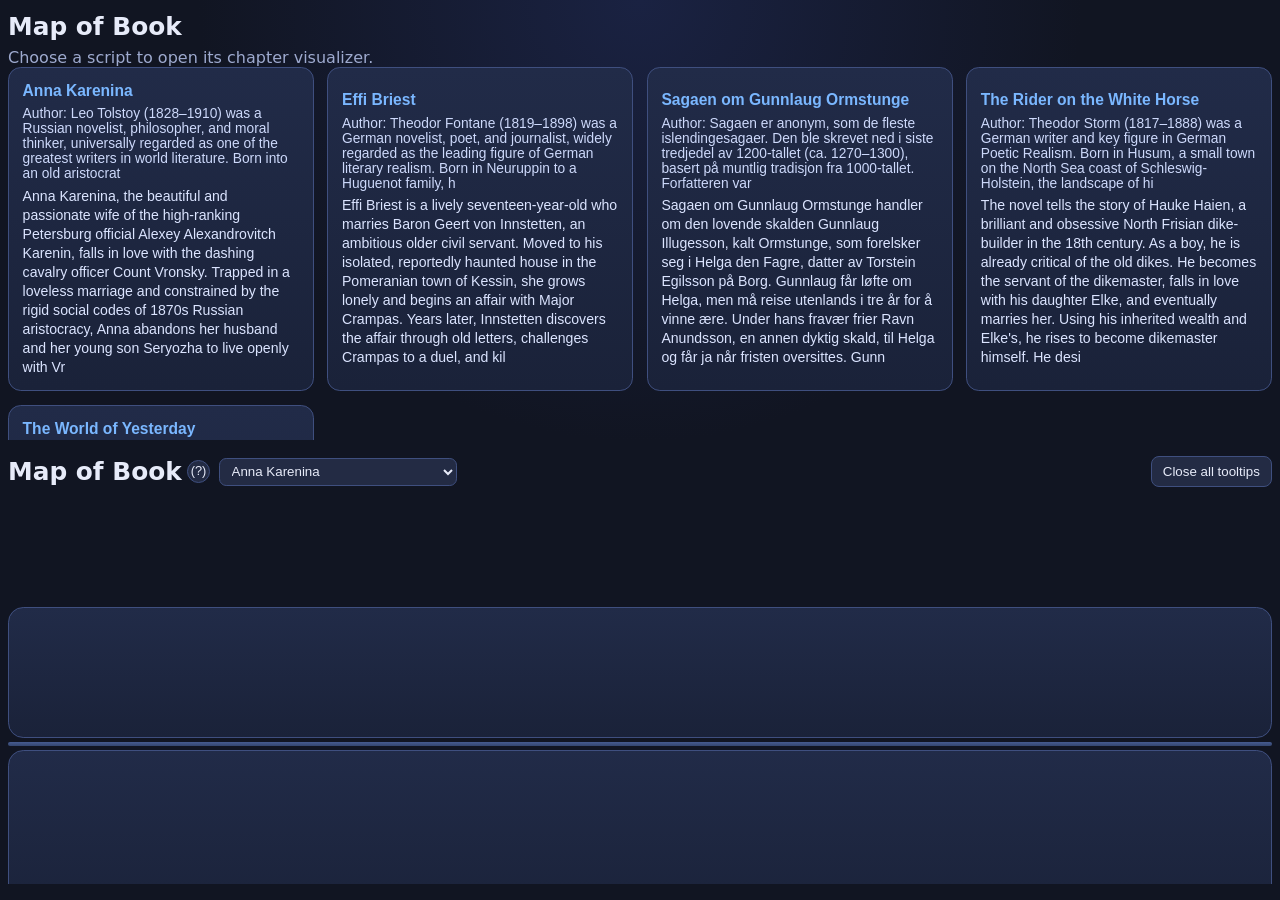
==== commit a21dedf8: "Refine header controls and tooltip content cleanup" ====
--- a/index.html
+++ b/index.html
@@ -20,11 +20,10 @@
         <header class="top-header">
           <div class="title-row">
             <div class="title-controls">
-              <h1>Map of Book <button id="title-help" class="title-help" type="button" aria-label="About this view">(?)</button></h1>
-              <button id="home-button" class="home-button" type="button">All scripts</button>
-              <label class="book-select-label" for="book-select">Script</label>
+              <h1><a id="title-home-link" class="title-home-link" href="/">Map of Book</a> <button id="title-help" class="title-help" type="button" aria-label="About this view">(?)</button></h1>
               <select id="book-select" class="book-select" aria-label="Choose a book script"></select>
             </div>
+            <button id="close-all-tooltips" type="button">Close all tooltips</button>
           </div>
         </header>
 
@@ -43,9 +42,6 @@
           <button id="splitter-handle" class="splitter-handle" type="button" aria-label="Resize tooltips panel" aria-orientation="horizontal"></button>
 
           <div id="tooltip-viewport" class="tooltip-viewport" aria-live="polite">
-            <div class="tooltip-toolbar">
-              <button id="close-all-tooltips" type="button">Close all tooltips</button>
-            </div>
             <section id="popup-layer" class="popup-layer"></section>
           </div>
         </section>
--- a/styles.css
+++ b/styles.css
@@ -14,26 +14,36 @@
 }
 
 body {
+  height: 100vh;
   margin: 0;
   font-family: Inter, system-ui, -apple-system, Segoe UI, Roboto, sans-serif;
   background: radial-gradient(circle at top, #1a2242 0%, var(--bg) 40%);
   color: var(--text);
+  overflow: hidden;
 }
 
 .layout {
+  height: 100%;
   max-width: 1350px;
   margin: 0 auto;
-  padding: 1.5rem 1rem 3rem;
+  padding: 0.75rem 0.5rem 1rem;
   display: grid;
   gap: 1rem;
-}
-
+  overflow: hidden;
+}
+
+.home-page {
+  overflow: auto;
+  min-height: 0;
+}
 
 .visualizer-page {
-  min-height: calc(100vh - 3.5rem);
+  min-height: 0;
+  height: 100%;
   display: grid;
   grid-template-rows: auto 1fr;
-  gap: 0.9rem;
+  gap: 0.65rem;
+  overflow: hidden;
 }
 
 .split-layout {
@@ -43,6 +53,7 @@
   display: grid;
   grid-template-rows: minmax(240px, var(--top-pane-size)) 12px minmax(180px, 1fr);
   gap: 0;
+  overflow: hidden;
 }
 
 .main-viewport,
@@ -54,20 +65,14 @@
 .main-viewport {
   display: grid;
   gap: 0.8rem;
-  padding-right: 0.2rem;
+  padding-right: 0;
 }
 
 .tooltip-viewport {
   border: 1px solid var(--border);
   border-radius: 0.95rem;
   background: linear-gradient(180deg, #212b48, #1a2239);
-  padding: 0.75rem;
-}
-
-.tooltip-toolbar {
-  display: flex;
-  justify-content: flex-end;
-  margin-bottom: 0.5rem;
+  padding: 0.55rem 0.6rem;
 }
 
 .splitter-handle {
@@ -138,16 +143,21 @@
   gap: 0.6rem;
 }
 
+.title-home-link {
+  color: inherit;
+  text-decoration: none;
+}
+
+.title-home-link:hover,
+.title-home-link:focus-visible {
+  text-decoration: underline;
+}
+
 .title-controls {
   display: flex;
   align-items: center;
   gap: 0.55rem;
   flex-wrap: wrap;
-}
-
-.book-select-label {
-  color: var(--muted);
-  font-size: 0.82rem;
 }
 
 .book-select {
@@ -156,15 +166,6 @@
   color: var(--text);
   border-radius: 0.45rem;
   padding: 0.28rem 0.5rem;
-}
-
-.home-button {
-  border: 1px solid var(--border);
-  background: var(--surface-alt);
-  color: var(--text);
-  border-radius: 0.45rem;
-  padding: 0.3rem 0.5rem;
-  cursor: pointer;
 }
 
 .title-help {
@@ -243,7 +244,7 @@
 .viz-layout { display: block; }
 
 .timeline {
-  overflow: auto;
+  overflow: visible;
 }
 
 .phase-rows {
@@ -255,7 +256,12 @@
   display: grid;
   grid-template-columns: 150px 1fr;
   gap: 0.65rem;
-  align-items: center;
+  align-items: start;
+}
+
+.phase-row + .phase-row {
+  border-top: 3px solid #506797;
+  padding-top: 0.6rem;
 }
 
 .phase-label {
@@ -284,8 +290,6 @@
 
 .chapter-strip {
   min-width: 0;
-  border-top: 3px solid #506797;
-  padding-top: 0.65rem;
   display: flex;
   gap: 0.5rem;
   flex-wrap: wrap;
@@ -488,7 +492,7 @@
 
 @media (max-width: 1200px) {
   .visualizer-page {
-    min-height: auto;
+    min-height: 0;
   }
 
   .split-layout {
